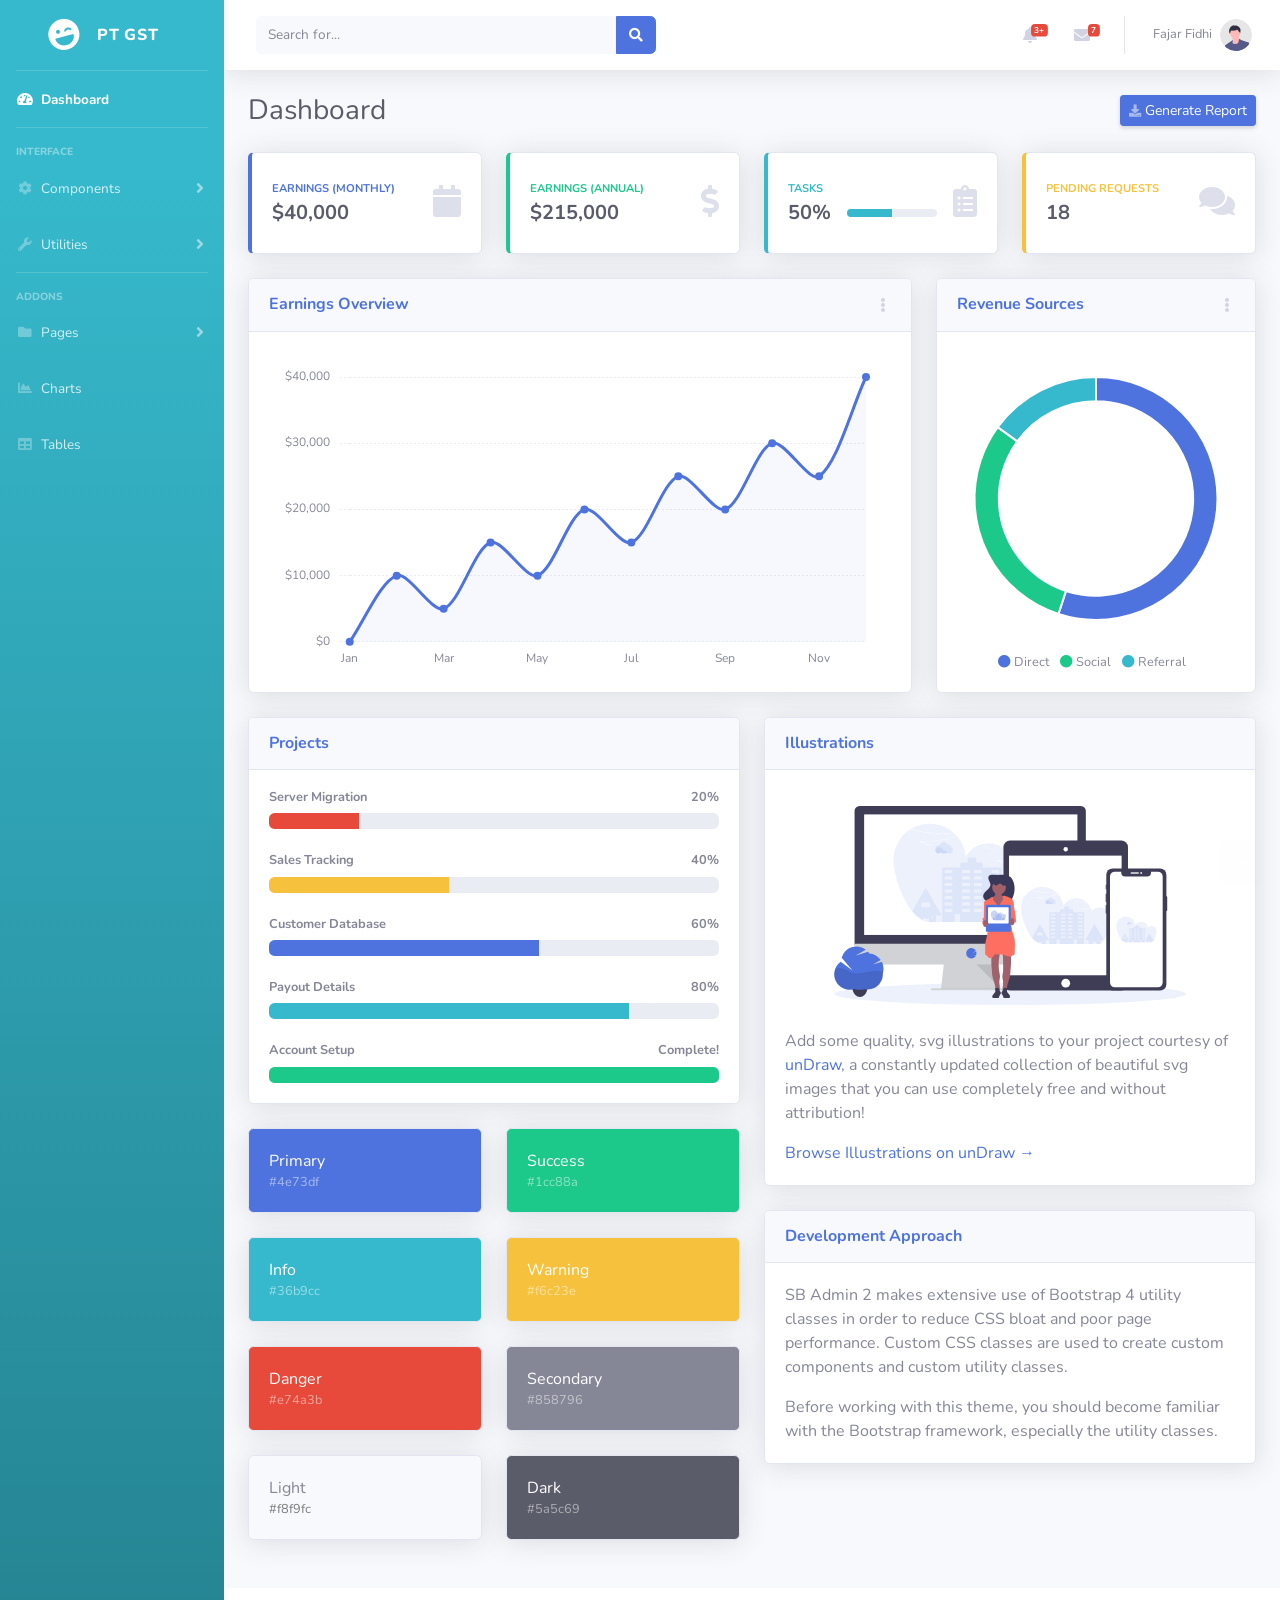
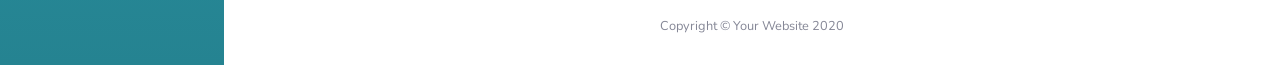
==== admin/index.html @ ec236e24 "menambahkan template admin" ====
<!DOCTYPE html>
<html lang="en">

<head>

    <meta charset="utf-8">
    <meta http-equiv="X-UA-Compatible" content="IE=edge">
    <meta name="viewport" content="width=device-width, initial-scale=1, shrink-to-fit=no">
    <meta name="description" content="">
    <meta name="author" content="">

    <title>PT. GST - Member</title>

    <!-- Custom fonts for this template-->
    <link href="vendor/fontawesome-free/css/all.min.css" rel="stylesheet" type="text/css">
    <link
        href="https://fonts.googleapis.com/css?family=Nunito:200,200i,300,300i,400,400i,600,600i,700,700i,800,800i,900,900i"
        rel="stylesheet">

    <!-- Custom styles for this template-->
    <link href="css/sb-admin-2.min.css" rel="stylesheet">

</head>

<body id="page-top">

    <!-- Page Wrapper -->
    <div id="wrapper">

        <!-- Sidebar -->
        <ul class="navbar-nav bg-gradient-info sidebar sidebar-dark accordion" id="accordionSidebar">

            <!-- Sidebar - Brand -->
            <a class="sidebar-brand d-flex align-items-center justify-content-center" href="index.html">
                <div class="sidebar-brand-icon rotate-n-15">
                    <i class="fas fa-laugh-wink"></i>
                </div>
                <div class="sidebar-brand-text mx-3">PT GST</div>
            </a>

            <!-- Divider -->
            <hr class="sidebar-divider my-0">

            <!-- Nav Item - Dashboard -->
            <li class="nav-item active">
                <a class="nav-link" href="index.html">
                    <i class="fas fa-fw fa-tachometer-alt"></i>
                    <span>Dashboard</span></a>
            </li>

            <!-- Divider -->
            <hr class="sidebar-divider">

            <!-- Heading -->
            <div class="sidebar-heading">
                Interface
            </div>

            <!-- Nav Item - Pages Collapse Menu -->
            <li class="nav-item">
                <a class="nav-link collapsed" href="#" data-toggle="collapse" data-target="#collapseTwo"
                    aria-expanded="true" aria-controls="collapseTwo">
                    <i class="fas fa-fw fa-cog"></i>
                    <span>Components</span>
                </a>
                <div id="collapseTwo" class="collapse" aria-labelledby="headingTwo" data-parent="#accordionSidebar">
                    <div class="bg-white py-2 collapse-inner rounded">
                        <h6 class="collapse-header">Custom Components:</h6>
                        <a class="collapse-item" href="">Buttons</a>
                        <a class="collapse-item" href="">Cards</a>
                    </div>
                </div>
            </li>

            <!-- Nav Item - Utilities Collapse Menu -->
            <li class="nav-item">
                <a class="nav-link collapsed" href="#" data-toggle="collapse" data-target="#collapseUtilities"
                    aria-expanded="true" aria-controls="collapseUtilities">
                    <i class="fas fa-fw fa-wrench"></i>
                    <span>Utilities</span>
                </a>
                <div id="collapseUtilities" class="collapse" aria-labelledby="headingUtilities"
                    data-parent="#accordionSidebar">
                    <div class="bg-white py-2 collapse-inner rounded">
                        <h6 class="collapse-header">Custom Utilities:</h6>
                        <a class="collapse-item" href="">Colors</a>
                        <a class="collapse-item" href="">Borders</a>
                        <a class="collapse-item" href="">Animations</a>
                        <a class="collapse-item" href="">Other</a>
                    </div>
                </div>
            </li>

            <!-- Divider -->
            <hr class="sidebar-divider">

            <!-- Heading -->
            <div class="sidebar-heading">
                Addons
            </div>

            <!-- Nav Item - Pages Collapse Menu -->
            <li class="nav-item">
                <a class="nav-link collapsed" href="#" data-toggle="collapse" data-target="#collapsePages"
                    aria-expanded="true" aria-controls="collapsePages">
                    <i class="fas fa-fw fa-folder"></i>
                    <span>Pages</span>
                </a>
                <div id="collapsePages" class="collapse" aria-labelledby="headingPages" data-parent="#accordionSidebar">
                    <div class="bg-white py-2 collapse-inner rounded">
                        <h6 class="collapse-header">Login Screens:</h6>
                        <a class="collapse-item" href="">Login</a>
                        <a class="collapse-item" href="">Register</a>
                        <a class="collapse-item" href="">Forgot Password</a>
                        <div class="collapse-divider"></div>
                        <h6 class="collapse-header">Other Pages:</h6>
                        <a class="collapse-item" href="">404 Page</a>
                        <a class="collapse-item" href="">Blank Page</a>
                    </div>
                </div>
            </li>

            <!-- Nav Item - Charts -->
            <li class="nav-item">
                <a class="nav-link" href="">
                    <i class="fas fa-fw fa-chart-area"></i>
                    <span>Charts</span></a>
            </li>

            <!-- Nav Item - Tables -->
            <li class="nav-item">
                <a class="nav-link" href="">
                    <i class="fas fa-fw fa-table"></i>
                    <span>Tables</span></a>
            </li>
        </ul>
        <!-- End of Sidebar -->

        <!-- Content Wrapper -->
        <div id="content-wrapper" class="d-flex flex-column">

            <!-- Main Content -->
            <div id="content">

                <!-- Topbar -->
                <nav class="navbar navbar-expand navbar-light bg-white topbar mb-4 static-top shadow">

                    <!-- Sidebar Toggle (Topbar) -->
                    <button id="sidebarToggleTop" class="btn btn-link d-md-none rounded-circle mr-3">
                        <i class="fa fa-bars"></i>
                    </button>

                    <!-- Topbar Search -->
                    <form
                        class="d-none d-sm-inline-block form-inline mr-auto ml-md-3 my-2 my-md-0 mw-100 navbar-search">
                        <div class="input-group">
                            <input type="text" class="form-control bg-light border-0 small" placeholder="Search for..."
                                aria-label="Search" aria-describedby="basic-addon2">
                            <div class="input-group-append">
                                <button class="btn btn-primary" type="button">
                                    <i class="fas fa-search fa-sm"></i>
                                </button>
                            </div>
                        </div>
                    </form>

                    <!-- Topbar Navbar -->
                    <ul class="navbar-nav ml-auto">

                        <!-- Nav Item - Search Dropdown (Visible Only XS) -->
                        <li class="nav-item dropdown no-arrow d-sm-none">
                            <a class="nav-link dropdown-toggle" href="#" id="searchDropdown" role="button"
                                data-toggle="dropdown" aria-haspopup="true" aria-expanded="false">
                                <i class="fas fa-search fa-fw"></i>
                            </a>
                            <!-- Dropdown - Messages -->
                            <div class="dropdown-menu dropdown-menu-right p-3 shadow animated--grow-in"
                                aria-labelledby="searchDropdown">
                                <form class="form-inline mr-auto w-100 navbar-search">
                                    <div class="input-group">
                                        <input type="text" class="form-control bg-light border-0 small"
                                            placeholder="Search for..." aria-label="Search"
                                            aria-describedby="basic-addon2">
                                        <div class="input-group-append">
                                            <button class="btn btn-primary" type="button">
                                                <i class="fas fa-search fa-sm"></i>
                                            </button>
                                        </div>
                                    </div>
                                </form>
                            </div>
                        </li>

                        <!-- Nav Item - Alerts -->
                        <li class="nav-item dropdown no-arrow mx-1">
                            <a class="nav-link dropdown-toggle" href="#" id="alertsDropdown" role="button"
                                data-toggle="dropdown" aria-haspopup="true" aria-expanded="false">
                                <i class="fas fa-bell fa-fw"></i>
                                <!-- Counter - Alerts -->
                                <span class="badge badge-danger badge-counter">3+</span>
                            </a>
                            <!-- Dropdown - Alerts -->
                            <div class="dropdown-list dropdown-menu dropdown-menu-right shadow animated--grow-in"
                                aria-labelledby="alertsDropdown">
                                <h6 class="dropdown-header">
                                    Alerts Center
                                </h6>
                                <a class="dropdown-item d-flex align-items-center" href="#">
                                    <div class="mr-3">
                                        <div class="icon-circle bg-primary">
                                            <i class="fas fa-file-alt text-white"></i>
                                        </div>
                                    </div>
                                    <div>
                                        <div class="small text-gray-500">December 12, 2019</div>
                                        <span class="font-weight-bold">A new monthly report is ready to download!</span>
                                    </div>
                                </a>
                                <a class="dropdown-item d-flex align-items-center" href="#">
                                    <div class="mr-3">
                                        <div class="icon-circle bg-success">
                                            <i class="fas fa-donate text-white"></i>
                                        </div>
                                    </div>
                                    <div>
                                        <div class="small text-gray-500">December 7, 2019</div>
                                        $290.29 has been deposited into your account!
                                    </div>
                                </a>
                                <a class="dropdown-item d-flex align-items-center" href="#">
                                    <div class="mr-3">
                                        <div class="icon-circle bg-warning">
                                            <i class="fas fa-exclamation-triangle text-white"></i>
                                        </div>
                                    </div>
                                    <div>
                                        <div class="small text-gray-500">December 2, 2019</div>
                                        Spending Alert: We've noticed unusually high spending for your account.
                                    </div>
                                </a>
                                <a class="dropdown-item text-center small text-gray-500" href="#">Show All Alerts</a>
                            </div>
                        </li>

                        <!-- Nav Item - Messages -->
                        <li class="nav-item dropdown no-arrow mx-1">
                            <a class="nav-link dropdown-toggle" href="#" id="messagesDropdown" role="button"
                                data-toggle="dropdown" aria-haspopup="true" aria-expanded="false">
                                <i class="fas fa-envelope fa-fw"></i>
                                <!-- Counter - Messages -->
                                <span class="badge badge-danger badge-counter">7</span>
                            </a>
                            <!-- Dropdown - Messages -->
                            <div class="dropdown-list dropdown-menu dropdown-menu-right shadow animated--grow-in"
                                aria-labelledby="messagesDropdown">
                                <h6 class="dropdown-header">
                                    Message Center
                                </h6>
                                <a class="dropdown-item d-flex align-items-center" href="#">
                                    <div class="dropdown-list-image mr-3">
                                        <img class="rounded-circle" src="img/undraw_profile_1.svg" alt="">
                                        <div class="status-indicator bg-success"></div>
                                    </div>
                                    <div class="font-weight-bold">
                                        <div class="text-truncate">Hi there! I am wondering if you can help me with a
                                            problem I've been having.</div>
                                        <div class="small text-gray-500">Emily Fowler · 58m</div>
                                    </div>
                                </a>
                                <a class="dropdown-item d-flex align-items-center" href="#">
                                    <div class="dropdown-list-image mr-3">
                                        <img class="rounded-circle" src="img/undraw_profile_2.svg" alt="">
                                        <div class="status-indicator"></div>
                                    </div>
                                    <div>
                                        <div class="text-truncate">I have the photos that you ordered last month, how
                                            would you like them sent to you?</div>
                                        <div class="small text-gray-500">Jae Chun · 1d</div>
                                    </div>
                                </a>
                                <a class="dropdown-item d-flex align-items-center" href="#">
                                    <div class="dropdown-list-image mr-3">
                                        <img class="rounded-circle" src="img/undraw_profile_3.svg" alt="">
                                        <div class="status-indicator bg-warning"></div>
                                    </div>
                                    <div>
                                        <div class="text-truncate">Last month's report looks great, I am very happy with
                                            the progress so far, keep up the good work!</div>
                                        <div class="small text-gray-500">Morgan Alvarez · 2d</div>
                                    </div>
                                </a>
                                <a class="dropdown-item d-flex align-items-center" href="#">
                                    <div class="dropdown-list-image mr-3">
                                        <img class="rounded-circle" src="https://source.unsplash.com/Mv9hjnEUHR4/60x60"
                                            alt="">
                                        <div class="status-indicator bg-success"></div>
                                    </div>
                                    <div>
                                        <div class="text-truncate">Am I a good boy? The reason I ask is because someone
                                            told me that people say this to all dogs, even if they aren't good...</div>
                                        <div class="small text-gray-500">Chicken the Dog · 2w</div>
                                    </div>
                                </a>
                                <a class="dropdown-item text-center small text-gray-500" href="#">Read More Messages</a>
                            </div>
                        </li>

                        <div class="topbar-divider d-none d-sm-block"></div>

                        <!-- Nav Item - User Information -->
                        <li class="nav-item dropdown no-arrow">
                            <a class="nav-link dropdown-toggle" href="#" id="userDropdown" role="button"
                                data-toggle="dropdown" aria-haspopup="true" aria-expanded="false">
                                <span class="mr-2 d-none d-lg-inline text-gray-600 small">Fajar Fidhi</span>
                                <img class="img-profile rounded-circle" src="img/undraw_profile.svg">
                            </a>
                            <!-- Dropdown - User Information -->
                            <div class="dropdown-menu dropdown-menu-right shadow animated--grow-in"
                                aria-labelledby="userDropdown">
                                <a class="dropdown-item" href="#">
                                    <i class="fas fa-user fa-sm fa-fw mr-2 text-gray-400"></i>
                                    Profile
                                </a>
                                <a class="dropdown-item" href="#">
                                    <i class="fas fa-cogs fa-sm fa-fw mr-2 text-gray-400"></i>
                                    Settings
                                </a>
                                <a class="dropdown-item" href="#">
                                    <i class="fas fa-list fa-sm fa-fw mr-2 text-gray-400"></i>
                                    Activity Log
                                </a>
                                <div class="dropdown-divider"></div>
                                <a class="dropdown-item" href="#" data-toggle="modal" data-target="#logoutModal">
                                    <i class="fas fa-sign-out-alt fa-sm fa-fw mr-2 text-gray-400"></i>
                                    Logout
                                </a>
                            </div>
                        </li>

                    </ul>

                </nav>
                <!-- End of Topbar -->

                <!-- Begin Page Content -->
                <div class="container-fluid">

                    <!-- Page Heading -->
                    <div class="d-sm-flex align-items-center justify-content-between mb-4">
                        <h1 class="h3 mb-0 text-gray-800">Dashboard</h1>
                        <a href="#" class="d-none d-sm-inline-block btn btn-sm btn-primary shadow-sm"><i
                                class="fas fa-download fa-sm text-white-50"></i> Generate Report</a>
                    </div>

                    <!-- Content Row -->
                    <div class="row">

                        <!-- Earnings (Monthly) Card Example -->
                        <div class="col-xl-3 col-md-6 mb-4">
                            <div class="card border-left-primary shadow h-100 py-2">
                                <div class="card-body">
                                    <div class="row no-gutters align-items-center">
                                        <div class="col mr-2">
                                            <div class="text-xs font-weight-bold text-primary text-uppercase mb-1">
                                                Earnings (Monthly)</div>
                                            <div class="h5 mb-0 font-weight-bold text-gray-800">$40,000</div>
                                        </div>
                                        <div class="col-auto">
                                            <i class="fas fa-calendar fa-2x text-gray-300"></i>
                                        </div>
                                    </div>
                                </div>
                            </div>
                        </div>

                        <!-- Earnings (Monthly) Card Example -->
                        <div class="col-xl-3 col-md-6 mb-4">
                            <div class="card border-left-success shadow h-100 py-2">
                                <div class="card-body">
                                    <div class="row no-gutters align-items-center">
                                        <div class="col mr-2">
                                            <div class="text-xs font-weight-bold text-success text-uppercase mb-1">
                                                Earnings (Annual)</div>
                                            <div class="h5 mb-0 font-weight-bold text-gray-800">$215,000</div>
                                        </div>
                                        <div class="col-auto">
                                            <i class="fas fa-dollar-sign fa-2x text-gray-300"></i>
                                        </div>
                                    </div>
                                </div>
                            </div>
                        </div>

                        <!-- Earnings (Monthly) Card Example -->
                        <div class="col-xl-3 col-md-6 mb-4">
                            <div class="card border-left-info shadow h-100 py-2">
                                <div class="card-body">
                                    <div class="row no-gutters align-items-center">
                                        <div class="col mr-2">
                                            <div class="text-xs font-weight-bold text-info text-uppercase mb-1">Tasks
                                            </div>
                                            <div class="row no-gutters align-items-center">
                                                <div class="col-auto">
                                                    <div class="h5 mb-0 mr-3 font-weight-bold text-gray-800">50%</div>
                                                </div>
                                                <div class="col">
                                                    <div class="progress progress-sm mr-2">
                                                        <div class="progress-bar bg-info" role="progressbar"
                                                            style="width: 50%" aria-valuenow="50" aria-valuemin="0"
                                                            aria-valuemax="100"></div>
                                                    </div>
                                                </div>
                                            </div>
                                        </div>
                                        <div class="col-auto">
                                            <i class="fas fa-clipboard-list fa-2x text-gray-300"></i>
                                        </div>
                                    </div>
                                </div>
                            </div>
                        </div>

                        <!-- Pending Requests Card Example -->
                        <div class="col-xl-3 col-md-6 mb-4">
                            <div class="card border-left-warning shadow h-100 py-2">
                                <div class="card-body">
                                    <div class="row no-gutters align-items-center">
                                        <div class="col mr-2">
                                            <div class="text-xs font-weight-bold text-warning text-uppercase mb-1">
                                                Pending Requests</div>
                                            <div class="h5 mb-0 font-weight-bold text-gray-800">18</div>
                                        </div>
                                        <div class="col-auto">
                                            <i class="fas fa-comments fa-2x text-gray-300"></i>
                                        </div>
                                    </div>
                                </div>
                            </div>
                        </div>
                    </div>

                    <!-- Content Row -->

                    <div class="row">

                        <!-- Area Chart -->
                        <div class="col-xl-8 col-lg-7">
                            <div class="card shadow mb-4">
                                <!-- Card Header - Dropdown -->
                                <div
                                    class="card-header py-3 d-flex flex-row align-items-center justify-content-between">
                                    <h6 class="m-0 font-weight-bold text-primary">Earnings Overview</h6>
                                    <div class="dropdown no-arrow">
                                        <a class="dropdown-toggle" href="#" role="button" id="dropdownMenuLink"
                                            data-toggle="dropdown" aria-haspopup="true" aria-expanded="false">
                                            <i class="fas fa-ellipsis-v fa-sm fa-fw text-gray-400"></i>
                                        </a>
                                        <div class="dropdown-menu dropdown-menu-right shadow animated--fade-in"
                                            aria-labelledby="dropdownMenuLink">
                                            <div class="dropdown-header">Dropdown Header:</div>
                                            <a class="dropdown-item" href="#">Action</a>
                                            <a class="dropdown-item" href="#">Another action</a>
                                            <div class="dropdown-divider"></div>
                                            <a class="dropdown-item" href="#">Something else here</a>
                                        </div>
                                    </div>
                                </div>
                                <!-- Card Body -->
                                <div class="card-body">
                                    <div class="chart-area">
                                        <canvas id="myAreaChart"></canvas>
                                    </div>
                                </div>
                            </div>
                        </div>

                        <!-- Pie Chart -->
                        <div class="col-xl-4 col-lg-5">
                            <div class="card shadow mb-4">
                                <!-- Card Header - Dropdown -->
                                <div
                                    class="card-header py-3 d-flex flex-row align-items-center justify-content-between">
                                    <h6 class="m-0 font-weight-bold text-primary">Revenue Sources</h6>
                                    <div class="dropdown no-arrow">
                                        <a class="dropdown-toggle" href="#" role="button" id="dropdownMenuLink"
                                            data-toggle="dropdown" aria-haspopup="true" aria-expanded="false">
                                            <i class="fas fa-ellipsis-v fa-sm fa-fw text-gray-400"></i>
                                        </a>
                                        <div class="dropdown-menu dropdown-menu-right shadow animated--fade-in"
                                            aria-labelledby="dropdownMenuLink">
                                            <div class="dropdown-header">Dropdown Header:</div>
                                            <a class="dropdown-item" href="#">Action</a>
                                            <a class="dropdown-item" href="#">Another action</a>
                                            <div class="dropdown-divider"></div>
                                            <a class="dropdown-item" href="#">Something else here</a>
                                        </div>
                                    </div>
                                </div>
                                <!-- Card Body -->
                                <div class="card-body">
                                    <div class="chart-pie pt-4 pb-2">
                                        <canvas id="myPieChart"></canvas>
                                    </div>
                                    <div class="mt-4 text-center small">
                                        <span class="mr-2">
                                            <i class="fas fa-circle text-primary"></i> Direct
                                        </span>
                                        <span class="mr-2">
                                            <i class="fas fa-circle text-success"></i> Social
                                        </span>
                                        <span class="mr-2">
                                            <i class="fas fa-circle text-info"></i> Referral
                                        </span>
                                    </div>
                                </div>
                            </div>
                        </div>
                    </div>

                    <!-- Content Row -->
                    <div class="row">

                        <!-- Content Column -->
                        <div class="col-lg-6 mb-4">

                            <!-- Project Card Example -->
                            <div class="card shadow mb-4">
                                <div class="card-header py-3">
                                    <h6 class="m-0 font-weight-bold text-primary">Projects</h6>
                                </div>
                                <div class="card-body">
                                    <h4 class="small font-weight-bold">Server Migration <span
                                            class="float-right">20%</span></h4>
                                    <div class="progress mb-4">
                                        <div class="progress-bar bg-danger" role="progressbar" style="width: 20%"
                                            aria-valuenow="20" aria-valuemin="0" aria-valuemax="100"></div>
                                    </div>
                                    <h4 class="small font-weight-bold">Sales Tracking <span
                                            class="float-right">40%</span></h4>
                                    <div class="progress mb-4">
                                        <div class="progress-bar bg-warning" role="progressbar" style="width: 40%"
                                            aria-valuenow="40" aria-valuemin="0" aria-valuemax="100"></div>
                                    </div>
                                    <h4 class="small font-weight-bold">Customer Database <span
                                            class="float-right">60%</span></h4>
                                    <div class="progress mb-4">
                                        <div class="progress-bar" role="progressbar" style="width: 60%"
                                            aria-valuenow="60" aria-valuemin="0" aria-valuemax="100"></div>
                                    </div>
                                    <h4 class="small font-weight-bold">Payout Details <span
                                            class="float-right">80%</span></h4>
                                    <div class="progress mb-4">
                                        <div class="progress-bar bg-info" role="progressbar" style="width: 80%"
                                            aria-valuenow="80" aria-valuemin="0" aria-valuemax="100"></div>
                                    </div>
                                    <h4 class="small font-weight-bold">Account Setup <span
                                            class="float-right">Complete!</span></h4>
                                    <div class="progress">
                                        <div class="progress-bar bg-success" role="progressbar" style="width: 100%"
                                            aria-valuenow="100" aria-valuemin="0" aria-valuemax="100"></div>
                                    </div>
                                </div>
                            </div>

                            <!-- Color System -->
                            <div class="row">
                                <div class="col-lg-6 mb-4">
                                    <div class="card bg-primary text-white shadow">
                                        <div class="card-body">
                                            Primary
                                            <div class="text-white-50 small">#4e73df</div>
                                        </div>
                                    </div>
                                </div>
                                <div class="col-lg-6 mb-4">
                                    <div class="card bg-success text-white shadow">
                                        <div class="card-body">
                                            Success
                                            <div class="text-white-50 small">#1cc88a</div>
                                        </div>
                                    </div>
                                </div>
                                <div class="col-lg-6 mb-4">
                                    <div class="card bg-info text-white shadow">
                                        <div class="card-body">
                                            Info
                                            <div class="text-white-50 small">#36b9cc</div>
                                        </div>
                                    </div>
                                </div>
                                <div class="col-lg-6 mb-4">
                                    <div class="card bg-warning text-white shadow">
                                        <div class="card-body">
                                            Warning
                                            <div class="text-white-50 small">#f6c23e</div>
                                        </div>
                                    </div>
                                </div>
                                <div class="col-lg-6 mb-4">
                                    <div class="card bg-danger text-white shadow">
                                        <div class="card-body">
                                            Danger
                                            <div class="text-white-50 small">#e74a3b</div>
                                        </div>
                                    </div>
                                </div>
                                <div class="col-lg-6 mb-4">
                                    <div class="card bg-secondary text-white shadow">
                                        <div class="card-body">
                                            Secondary
                                            <div class="text-white-50 small">#858796</div>
                                        </div>
                                    </div>
                                </div>
                                <div class="col-lg-6 mb-4">
                                    <div class="card bg-light text-black shadow">
                                        <div class="card-body">
                                            Light
                                            <div class="text-black-50 small">#f8f9fc</div>
                                        </div>
                                    </div>
                                </div>
                                <div class="col-lg-6 mb-4">
                                    <div class="card bg-dark text-white shadow">
                                        <div class="card-body">
                                            Dark
                                            <div class="text-white-50 small">#5a5c69</div>
                                        </div>
                                    </div>
                                </div>
                            </div>

                        </div>

                        <div class="col-lg-6 mb-4">

                            <!-- Illustrations -->
                            <div class="card shadow mb-4">
                                <div class="card-header py-3">
                                    <h6 class="m-0 font-weight-bold text-primary">Illustrations</h6>
                                </div>
                                <div class="card-body">
                                    <div class="text-center">
                                        <img class="img-fluid px-3 px-sm-4 mt-3 mb-4" style="width: 25rem;"
                                            src="img/undraw_posting_photo.svg" alt="">
                                    </div>
                                    <p>Add some quality, svg illustrations to your project courtesy of <a
                                            target="_blank" rel="nofollow" href="https://undraw.co/">unDraw</a>, a
                                        constantly updated collection of beautiful svg images that you can use
                                        completely free and without attribution!</p>
                                    <a target="_blank" rel="nofollow" href="https://undraw.co/">Browse Illustrations on
                                        unDraw &rarr;</a>
                                </div>
                            </div>

                            <!-- Approach -->
                            <div class="card shadow mb-4">
                                <div class="card-header py-3">
                                    <h6 class="m-0 font-weight-bold text-primary">Development Approach</h6>
                                </div>
                                <div class="card-body">
                                    <p>SB Admin 2 makes extensive use of Bootstrap 4 utility classes in order to reduce
                                        CSS bloat and poor page performance. Custom CSS classes are used to create
                                        custom components and custom utility classes.</p>
                                    <p class="mb-0">Before working with this theme, you should become familiar with the
                                        Bootstrap framework, especially the utility classes.</p>
                                </div>
                            </div>

                        </div>
                    </div>

                </div>
                <!-- /.container-fluid -->

            </div>
            <!-- End of Main Content -->

            <!-- Footer -->
            <footer class="sticky-footer bg-white">
                <div class="container my-auto">
                    <div class="copyright text-center my-auto">
                        <span>Copyright &copy; Your Website 2020</span>
                    </div>
                </div>
            </footer>
            <!-- End of Footer -->

        </div>
        <!-- End of Content Wrapper -->

    </div>
    <!-- End of Page Wrapper -->

    <!-- Scroll to Top Button-->
    <a class="scroll-to-top rounded" href="#page-top">
        <i class="fas fa-angle-up"></i>
    </a>

    <!-- Logout Modal-->
    <div class="modal fade" id="logoutModal" tabindex="-1" role="dialog" aria-labelledby="exampleModalLabel"
        aria-hidden="true">
        <div class="modal-dialog" role="document">
            <div class="modal-content">
                <div class="modal-header">
                    <h5 class="modal-title" id="exampleModalLabel">Ready to Leave?</h5>
                    <button class="close" type="button" data-dismiss="modal" aria-label="Close">
                        <span aria-hidden="true">×</span>
                    </button>
                </div>
                <div class="modal-body">Select "Logout" below if you are ready to end your current session.</div>
                <div class="modal-footer">
                    <button class="btn btn-secondary" type="button" data-dismiss="modal">Cancel</button>
                    <a class="btn btn-primary" href="login.html">Logout</a>
                </div>
            </div>
        </div>
    </div>

    <!-- Bootstrap core JavaScript-->
    <script src="vendor/jquery/jquery.min.js"></script>
    <script src="vendor/bootstrap/js/bootstrap.bundle.min.js"></script>

    <!-- Core plugin JavaScript-->
    <script src="vendor/jquery-easing/jquery.easing.min.js"></script>

    <!-- Custom scripts for all pages-->
    <script src="js/sb-admin-2.min.js"></script>

    <!-- Page level plugins -->
    <script src="vendor/chart.js/Chart.min.js"></script>

    <!-- Page level custom scripts -->
    <script src="js/demo/chart-area-demo.js"></script>
    <script src="js/demo/chart-pie-demo.js"></script>

</body>

</html>
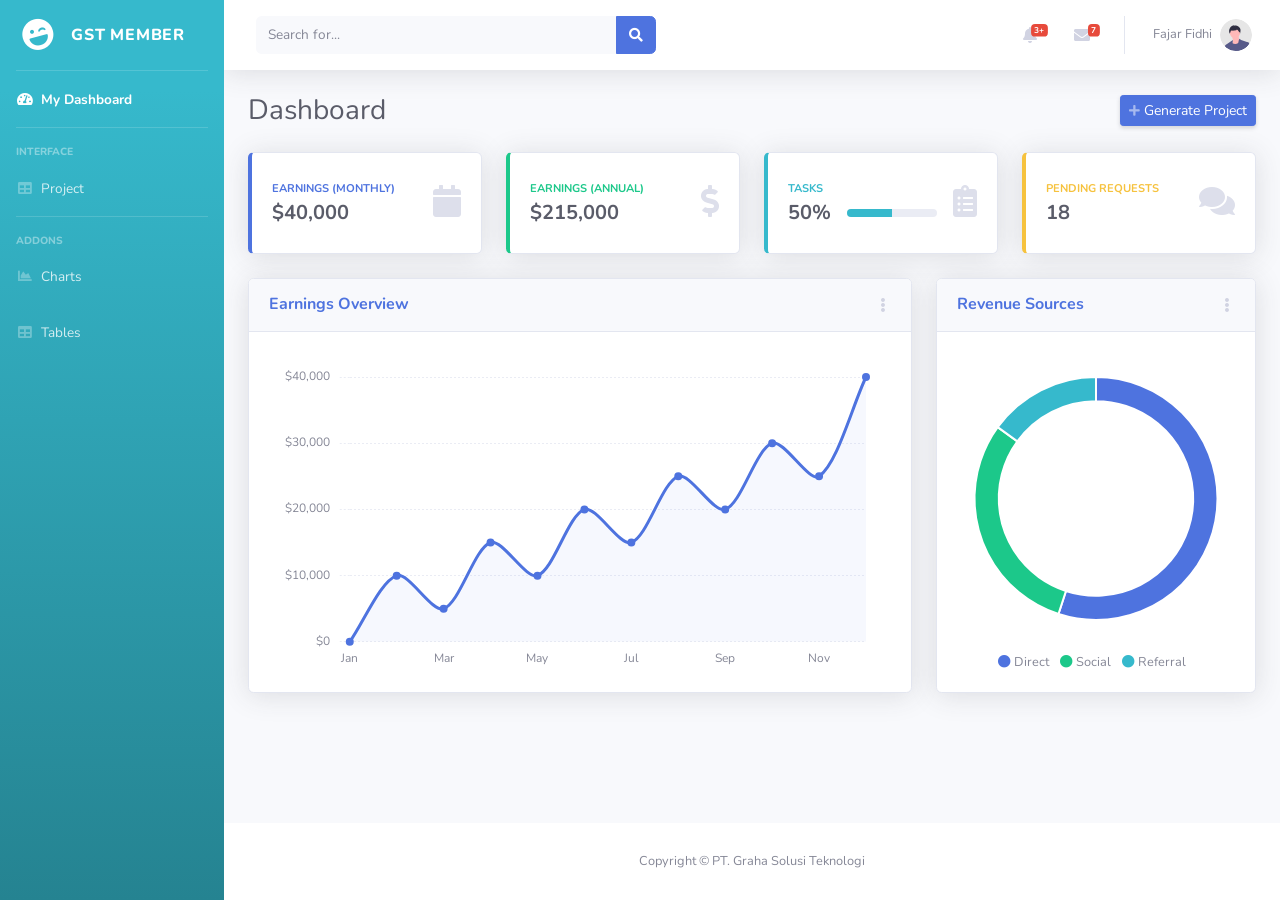
==== commit e811c96f: "merubah view dasboard member" ====
--- a/admin/index.html
+++ b/admin/index.html
@@ -35,7 +35,7 @@
                 <div class="sidebar-brand-icon rotate-n-15">
                     <i class="fas fa-laugh-wink"></i>
                 </div>
-                <div class="sidebar-brand-text mx-3">PT GST</div>
+                <div class="sidebar-brand-text mx-3">GST Member</div>
             </a>
 
             <!-- Divider -->
@@ -45,7 +45,7 @@
             <li class="nav-item active">
                 <a class="nav-link" href="index.html">
                     <i class="fas fa-fw fa-tachometer-alt"></i>
-                    <span>Dashboard</span></a>
+                    <span>My Dashboard</span></a>
             </li>
 
             <!-- Divider -->
@@ -58,37 +58,9 @@
 
             <!-- Nav Item - Pages Collapse Menu -->
             <li class="nav-item">
-                <a class="nav-link collapsed" href="#" data-toggle="collapse" data-target="#collapseTwo"
-                    aria-expanded="true" aria-controls="collapseTwo">
-                    <i class="fas fa-fw fa-cog"></i>
-                    <span>Components</span>
-                </a>
-                <div id="collapseTwo" class="collapse" aria-labelledby="headingTwo" data-parent="#accordionSidebar">
-                    <div class="bg-white py-2 collapse-inner rounded">
-                        <h6 class="collapse-header">Custom Components:</h6>
-                        <a class="collapse-item" href="">Buttons</a>
-                        <a class="collapse-item" href="">Cards</a>
-                    </div>
-                </div>
-            </li>
-
-            <!-- Nav Item - Utilities Collapse Menu -->
-            <li class="nav-item">
-                <a class="nav-link collapsed" href="#" data-toggle="collapse" data-target="#collapseUtilities"
-                    aria-expanded="true" aria-controls="collapseUtilities">
-                    <i class="fas fa-fw fa-wrench"></i>
-                    <span>Utilities</span>
-                </a>
-                <div id="collapseUtilities" class="collapse" aria-labelledby="headingUtilities"
-                    data-parent="#accordionSidebar">
-                    <div class="bg-white py-2 collapse-inner rounded">
-                        <h6 class="collapse-header">Custom Utilities:</h6>
-                        <a class="collapse-item" href="">Colors</a>
-                        <a class="collapse-item" href="">Borders</a>
-                        <a class="collapse-item" href="">Animations</a>
-                        <a class="collapse-item" href="">Other</a>
-                    </div>
-                </div>
+                <a class="nav-link" href="">
+                    <i class="fas fa-fw fa-table"></i>
+                    <span>Project</span></a>
             </li>
 
             <!-- Divider -->
@@ -98,27 +70,6 @@
             <div class="sidebar-heading">
                 Addons
             </div>
-
-            <!-- Nav Item - Pages Collapse Menu -->
-            <li class="nav-item">
-                <a class="nav-link collapsed" href="#" data-toggle="collapse" data-target="#collapsePages"
-                    aria-expanded="true" aria-controls="collapsePages">
-                    <i class="fas fa-fw fa-folder"></i>
-                    <span>Pages</span>
-                </a>
-                <div id="collapsePages" class="collapse" aria-labelledby="headingPages" data-parent="#accordionSidebar">
-                    <div class="bg-white py-2 collapse-inner rounded">
-                        <h6 class="collapse-header">Login Screens:</h6>
-                        <a class="collapse-item" href="">Login</a>
-                        <a class="collapse-item" href="">Register</a>
-                        <a class="collapse-item" href="">Forgot Password</a>
-                        <div class="collapse-divider"></div>
-                        <h6 class="collapse-header">Other Pages:</h6>
-                        <a class="collapse-item" href="">404 Page</a>
-                        <a class="collapse-item" href="">Blank Page</a>
-                    </div>
-                </div>
-            </li>
 
             <!-- Nav Item - Charts -->
             <li class="nav-item">
@@ -348,8 +299,8 @@
                     <!-- Page Heading -->
                     <div class="d-sm-flex align-items-center justify-content-between mb-4">
                         <h1 class="h3 mb-0 text-gray-800">Dashboard</h1>
-                        <a href="#" class="d-none d-sm-inline-block btn btn-sm btn-primary shadow-sm"><i
-                                class="fas fa-download fa-sm text-white-50"></i> Generate Report</a>
+                        <a href="#" class="d-none d-sm-inline-block btn btn-sm btn-primary shadow-sm">
+                            <i class="fas fa-plus fa-sm text-white-50"></i> Generate Project</a>
                     </div>
 
                     <!-- Content Row -->
@@ -516,163 +467,8 @@
                             </div>
                         </div>
                     </div>
-
-                    <!-- Content Row -->
-                    <div class="row">
-
-                        <!-- Content Column -->
-                        <div class="col-lg-6 mb-4">
-
-                            <!-- Project Card Example -->
-                            <div class="card shadow mb-4">
-                                <div class="card-header py-3">
-                                    <h6 class="m-0 font-weight-bold text-primary">Projects</h6>
-                                </div>
-                                <div class="card-body">
-                                    <h4 class="small font-weight-bold">Server Migration <span
-                                            class="float-right">20%</span></h4>
-                                    <div class="progress mb-4">
-                                        <div class="progress-bar bg-danger" role="progressbar" style="width: 20%"
-                                            aria-valuenow="20" aria-valuemin="0" aria-valuemax="100"></div>
-                                    </div>
-                                    <h4 class="small font-weight-bold">Sales Tracking <span
-                                            class="float-right">40%</span></h4>
-                                    <div class="progress mb-4">
-                                        <div class="progress-bar bg-warning" role="progressbar" style="width: 40%"
-                                            aria-valuenow="40" aria-valuemin="0" aria-valuemax="100"></div>
-                                    </div>
-                                    <h4 class="small font-weight-bold">Customer Database <span
-                                            class="float-right">60%</span></h4>
-                                    <div class="progress mb-4">
-                                        <div class="progress-bar" role="progressbar" style="width: 60%"
-                                            aria-valuenow="60" aria-valuemin="0" aria-valuemax="100"></div>
-                                    </div>
-                                    <h4 class="small font-weight-bold">Payout Details <span
-                                            class="float-right">80%</span></h4>
-                                    <div class="progress mb-4">
-                                        <div class="progress-bar bg-info" role="progressbar" style="width: 80%"
-                                            aria-valuenow="80" aria-valuemin="0" aria-valuemax="100"></div>
-                                    </div>
-                                    <h4 class="small font-weight-bold">Account Setup <span
-                                            class="float-right">Complete!</span></h4>
-                                    <div class="progress">
-                                        <div class="progress-bar bg-success" role="progressbar" style="width: 100%"
-                                            aria-valuenow="100" aria-valuemin="0" aria-valuemax="100"></div>
-                                    </div>
-                                </div>
-                            </div>
-
-                            <!-- Color System -->
-                            <div class="row">
-                                <div class="col-lg-6 mb-4">
-                                    <div class="card bg-primary text-white shadow">
-                                        <div class="card-body">
-                                            Primary
-                                            <div class="text-white-50 small">#4e73df</div>
-                                        </div>
-                                    </div>
-                                </div>
-                                <div class="col-lg-6 mb-4">
-                                    <div class="card bg-success text-white shadow">
-                                        <div class="card-body">
-                                            Success
-                                            <div class="text-white-50 small">#1cc88a</div>
-                                        </div>
-                                    </div>
-                                </div>
-                                <div class="col-lg-6 mb-4">
-                                    <div class="card bg-info text-white shadow">
-                                        <div class="card-body">
-                                            Info
-                                            <div class="text-white-50 small">#36b9cc</div>
-                                        </div>
-                                    </div>
-                                </div>
-                                <div class="col-lg-6 mb-4">
-                                    <div class="card bg-warning text-white shadow">
-                                        <div class="card-body">
-                                            Warning
-                                            <div class="text-white-50 small">#f6c23e</div>
-                                        </div>
-                                    </div>
-                                </div>
-                                <div class="col-lg-6 mb-4">
-                                    <div class="card bg-danger text-white shadow">
-                                        <div class="card-body">
-                                            Danger
-                                            <div class="text-white-50 small">#e74a3b</div>
-                                        </div>
-                                    </div>
-                                </div>
-                                <div class="col-lg-6 mb-4">
-                                    <div class="card bg-secondary text-white shadow">
-                                        <div class="card-body">
-                                            Secondary
-                                            <div class="text-white-50 small">#858796</div>
-                                        </div>
-                                    </div>
-                                </div>
-                                <div class="col-lg-6 mb-4">
-                                    <div class="card bg-light text-black shadow">
-                                        <div class="card-body">
-                                            Light
-                                            <div class="text-black-50 small">#f8f9fc</div>
-                                        </div>
-                                    </div>
-                                </div>
-                                <div class="col-lg-6 mb-4">
-                                    <div class="card bg-dark text-white shadow">
-                                        <div class="card-body">
-                                            Dark
-                                            <div class="text-white-50 small">#5a5c69</div>
-                                        </div>
-                                    </div>
-                                </div>
-                            </div>
-
-                        </div>
-
-                        <div class="col-lg-6 mb-4">
-
-                            <!-- Illustrations -->
-                            <div class="card shadow mb-4">
-                                <div class="card-header py-3">
-                                    <h6 class="m-0 font-weight-bold text-primary">Illustrations</h6>
-                                </div>
-                                <div class="card-body">
-                                    <div class="text-center">
-                                        <img class="img-fluid px-3 px-sm-4 mt-3 mb-4" style="width: 25rem;"
-                                            src="img/undraw_posting_photo.svg" alt="">
-                                    </div>
-                                    <p>Add some quality, svg illustrations to your project courtesy of <a
-                                            target="_blank" rel="nofollow" href="https://undraw.co/">unDraw</a>, a
-                                        constantly updated collection of beautiful svg images that you can use
-                                        completely free and without attribution!</p>
-                                    <a target="_blank" rel="nofollow" href="https://undraw.co/">Browse Illustrations on
-                                        unDraw &rarr;</a>
-                                </div>
-                            </div>
-
-                            <!-- Approach -->
-                            <div class="card shadow mb-4">
-                                <div class="card-header py-3">
-                                    <h6 class="m-0 font-weight-bold text-primary">Development Approach</h6>
-                                </div>
-                                <div class="card-body">
-                                    <p>SB Admin 2 makes extensive use of Bootstrap 4 utility classes in order to reduce
-                                        CSS bloat and poor page performance. Custom CSS classes are used to create
-                                        custom components and custom utility classes.</p>
-                                    <p class="mb-0">Before working with this theme, you should become familiar with the
-                                        Bootstrap framework, especially the utility classes.</p>
-                                </div>
-                            </div>
-
-                        </div>
-                    </div>
-
                 </div>
                 <!-- /.container-fluid -->
-
             </div>
             <!-- End of Main Content -->
 
@@ -680,7 +476,7 @@
             <footer class="sticky-footer bg-white">
                 <div class="container my-auto">
                     <div class="copyright text-center my-auto">
-                        <span>Copyright &copy; Your Website 2020</span>
+                        <span>Copyright &copy; PT. Graha Solusi Teknologi</span>
                     </div>
                 </div>
             </footer>
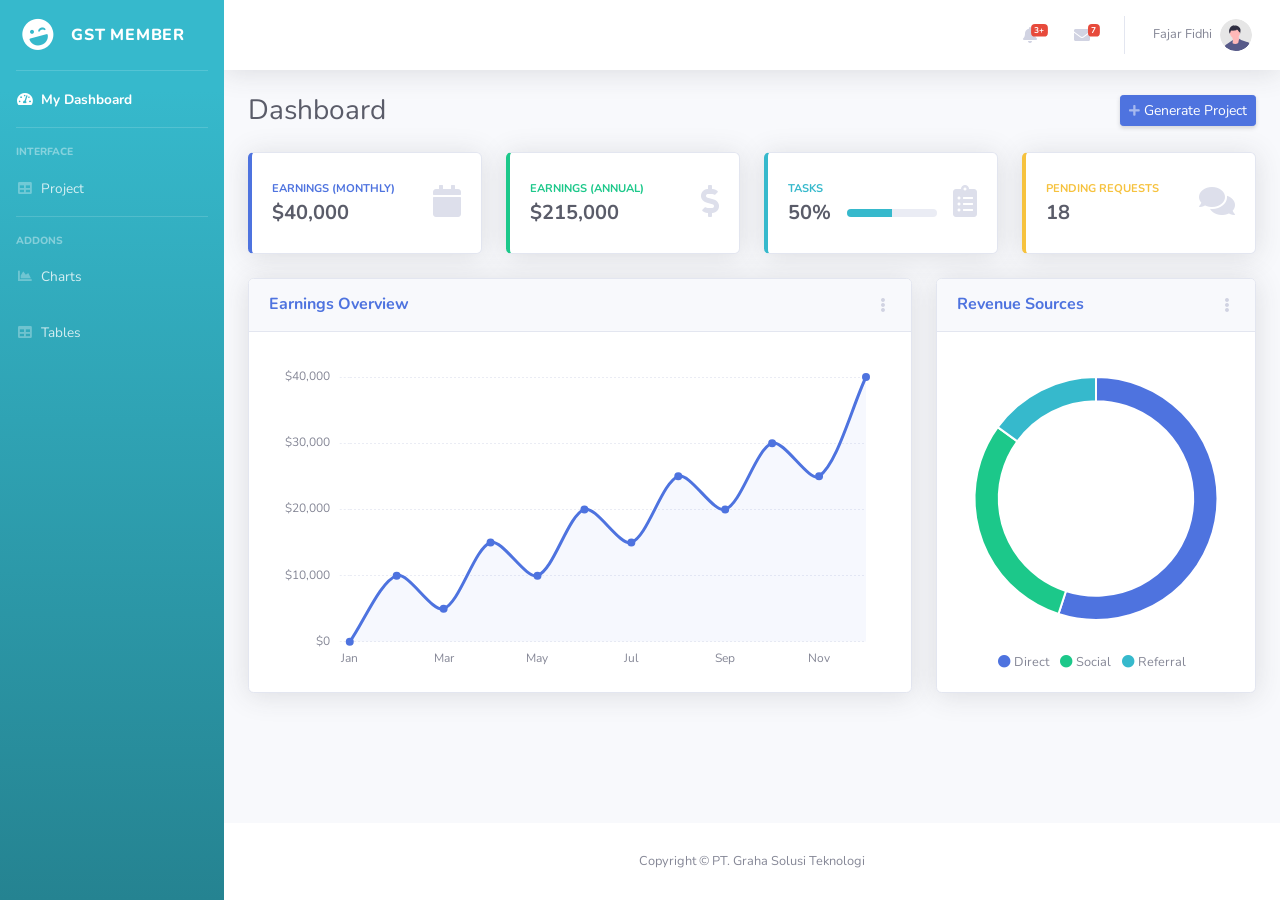
==== commit dd7b16c6: "edit dasbaord" ====
--- a/admin/index.html
+++ b/admin/index.html
@@ -9,7 +9,7 @@
     <meta name="description" content="">
     <meta name="author" content="">
 
-    <title>PT. GST - Member</title>
+    <title>MEMBER - PT. GRAHA SOLUSI TEKNOLOGI</title>
 
     <!-- Custom fonts for this template-->
     <link href="vendor/fontawesome-free/css/all.min.css" rel="stylesheet" type="text/css">
@@ -101,7 +101,7 @@
                         <i class="fa fa-bars"></i>
                     </button>
 
-                    <!-- Topbar Search -->
+                    <!-- Topbar Search 
                     <form
                         class="d-none d-sm-inline-block form-inline mr-auto ml-md-3 my-2 my-md-0 mw-100 navbar-search">
                         <div class="input-group">
@@ -114,6 +114,7 @@
                             </div>
                         </div>
                     </form>
+                    -->
 
                     <!-- Topbar Navbar -->
                     <ul class="navbar-nav ml-auto">
